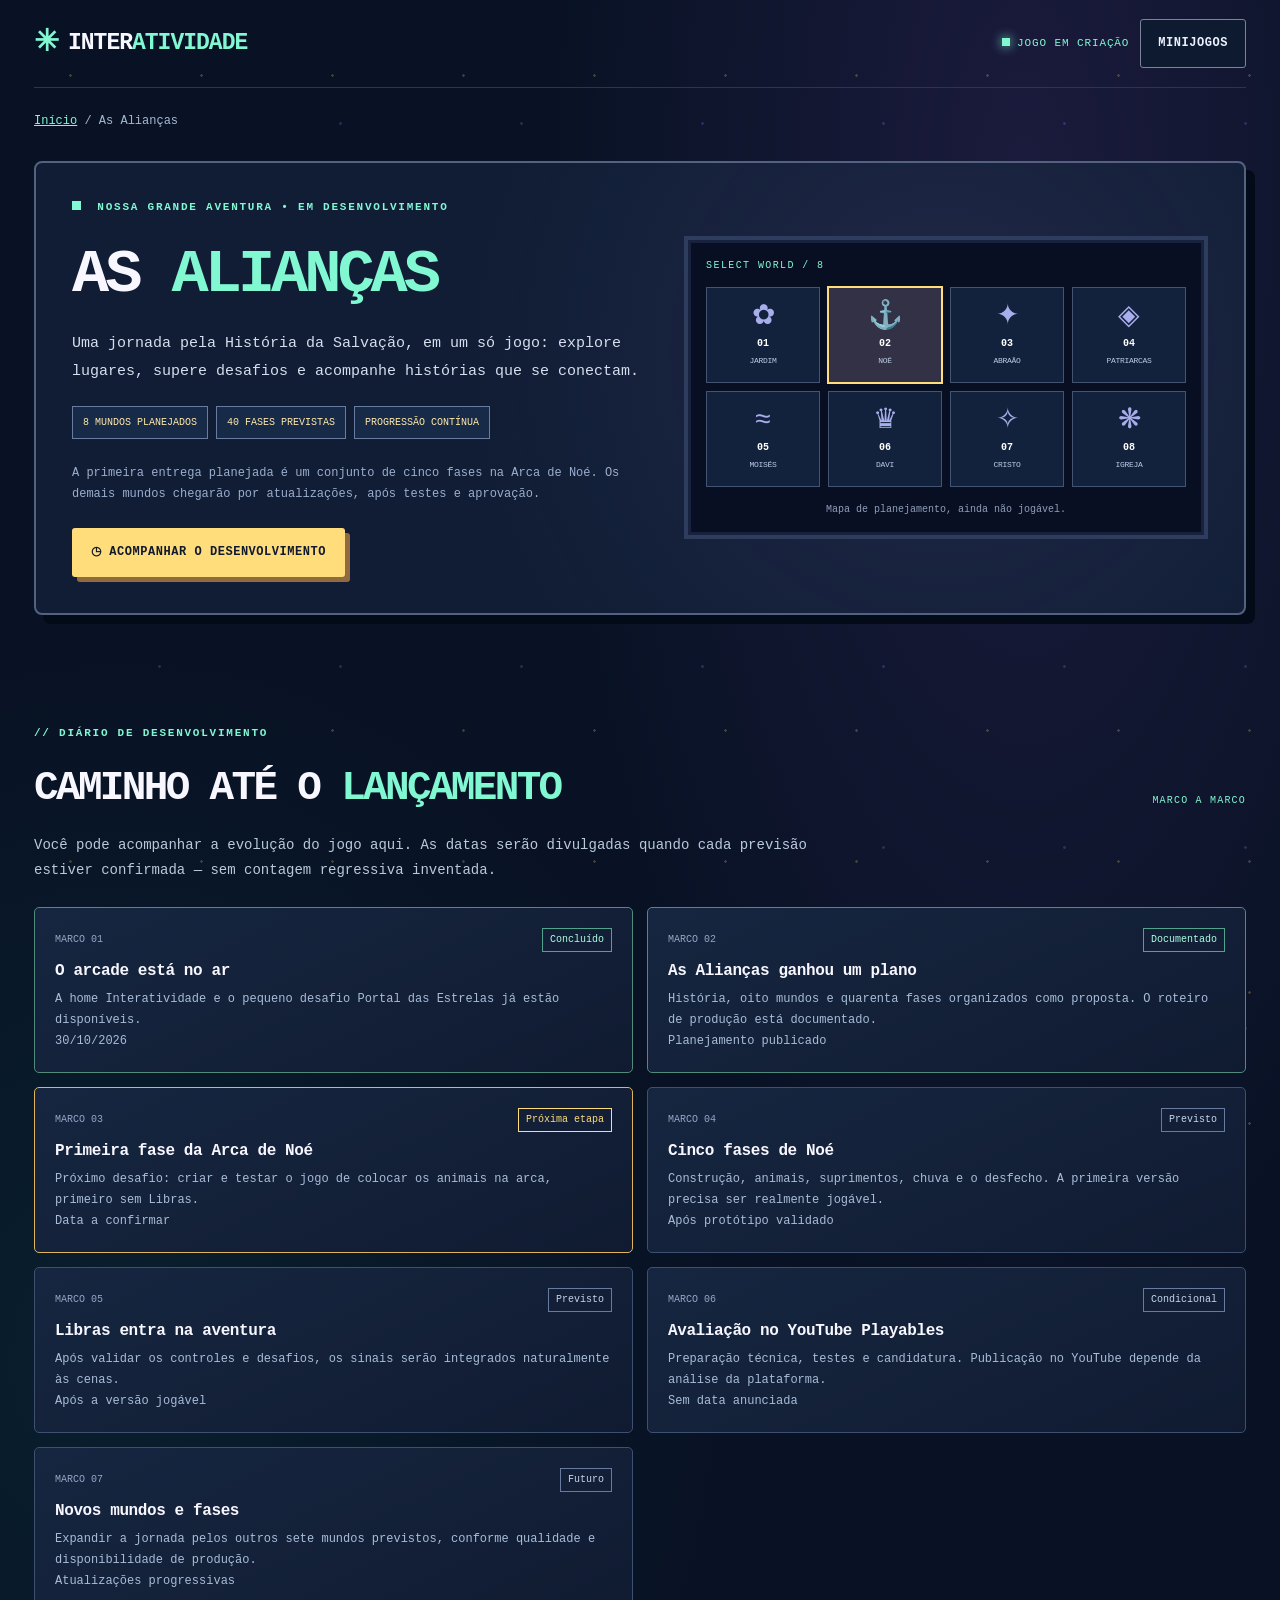
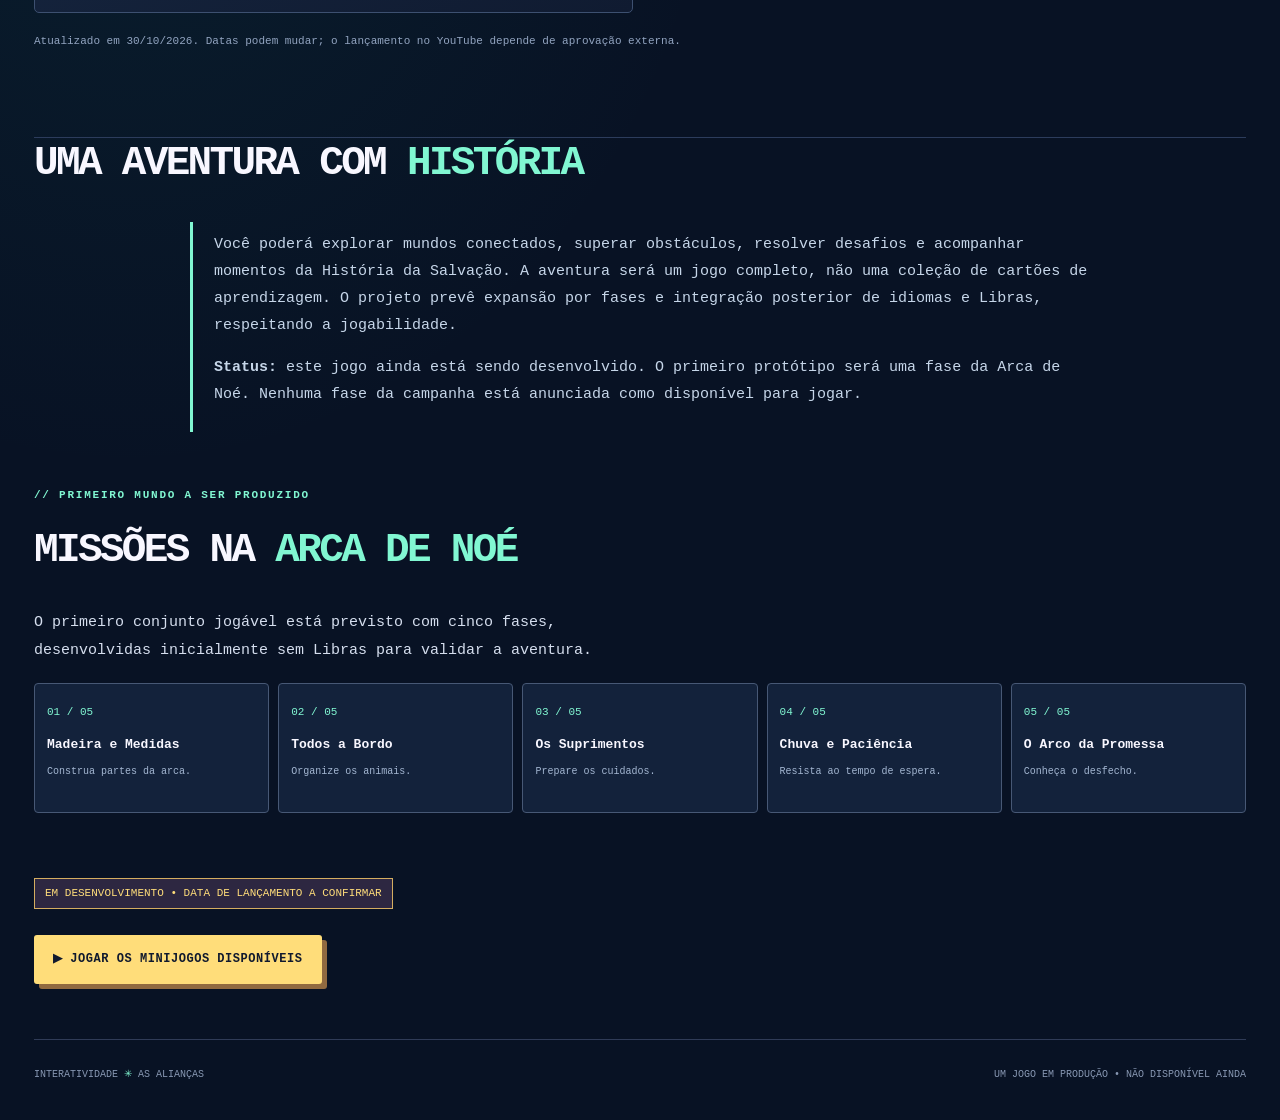
==== games/as-aliancas/index.html @ 43983dbe "feat: pagina exclusiva de apresentacao de As Aliancas com fases e roadmap" ====
<!doctype html>
<html lang="pt-BR">
<head>
<meta charset="utf-8">
<meta name="viewport" content="width=device-width,initial-scale=1,viewport-fit=cover">
<meta name="theme-color" content="#081223">
<meta name="description" content="As Alianças: um jogo de aventura pela História da Salvação, com oito mundos e quarenta fases em desenvolvimento. Veja os capítulos e o cronograma.">
<meta property="og:title" content="As Alianças | Interatividade">
<meta property="og:description" content="Acompanhe o desenvolvimento do jogo As Alianças: oito mundos, quarenta fases e a aventura bíblica começando por Noé.">
<title>As Alianças — O Jogo | Interatividade</title>
<link rel="stylesheet" href="../../styles.css">
<style>
.page-breadcrumb{padding:24px 0 18px;color:#a4b8d2;font-size:12px}
.page-breadcrumb a{color:#81f7d2;text-decoration:underline}
.game-premise{margin:0 auto 55px;max-width:900px;border-left:3px solid #81f7d2;padding:9px 0 9px 21px;line-height:1.8;color:#c6d6e9}
.phase-cards{display:grid;grid-template-columns:repeat(5,minmax(0,1fr));gap:9px;margin:18px 0 65px}
.phase-card{background:#13223b;border:1px solid #475875;border-radius:4px;padding:16px 12px;min-height:130px}
.phase-card .phase-n{color:#81f7d2;font-size:11px}.phase-card strong{display:block;margin:12px 0 5px;font-size:13px;line-height:1.5}.phase-card small{font-size:10px;color:#a4b7d2;line-height:1.5}
.availability{display:inline-block;border:1px solid #d4ad60;color:#ffdd7a;padding:6px 10px;background:#2d2741;font-size:11px;margin:0 0 26px}
.page-end{padding:0 0 55px}
@media(max-width:850px){.phase-cards{grid-template-columns:repeat(3,minmax(0,1fr))}}@media(max-width:540px){.phase-cards{grid-template-columns:repeat(2,minmax(0,1fr))}.phase-card{min-height:115px}}
</style>
</head>
<body>
<a class="skip-link" href="#main">Pular para conteúdo</a>
<div class="pixel-stars" aria-hidden="true"></div>
<div class="page-shell">
<header class="topbar">
<a class="wordmark" href="../../" aria-label="Interatividade: página inicial"><span class="wordmark-symbol" aria-hidden="true">✳</span><span>INTER<span class="wordmark-bright">ATIVIDADE</span></span></a>
<div class="top-actions"><span class="status"><span class="status-dot"></span>JOGO EM CRIAÇÃO</span><a class="button button-minor" href="../../#arcade">MINIJOGOS</a></div>
</header>
<main id="main">
<nav class="page-breadcrumb" aria-label="Caminho de navegação"><a href="../../">Início</a> / As Alianças</nav>
      <section class="featured-journey" id="aliancas" aria-labelledby="journey-title">
        <div class="featured-copy">
          <p class="eyebrow"><span class="blink-square"></span> NOSSA GRANDE AVENTURA • EM DESENVOLVIMENTO</p>
          <h2 id="journey-title">AS <em>ALIANÇAS</em></h2>
          <p class="journey-lead">Uma jornada pela História da Salvação, em um só jogo: explore lugares, supere desafios e acompanhe histórias que se conectam.</p>
          <div class="journey-chips"><span>8 MUNDOS PLANEJADOS</span><span>40 FASES PREVISTAS</span><span>PROGRESSÃO CONTÍNUA</span></div>
          <p class="journey-fine">A primeira entrega planejada é um conjunto de cinco fases na Arca de Noé. Os demais mundos chegarão por atualizações, após testes e aprovação.</p>
          <a class="button button-primary" href="#cronograma">◷ ACOMPANHAR O DESENVOLVIMENTO</a>
        </div>
        <div class="journey-map" aria-label="Mundos previstos de As Alianças">
          <span class="journey-map-kicker">SELECT WORLD / 8</span>
          <ol class="world-grid">
            <li><span class="world-glyph" aria-hidden="true">✿</span><strong>01</strong><small>JARDIM</small></li>
            <li class="world-focus"><span class="world-glyph" aria-hidden="true">⚓</span><strong>02</strong><small>NOÉ</small></li>
            <li><span class="world-glyph" aria-hidden="true">✦</span><strong>03</strong><small>ABRAÃO</small></li>
            <li><span class="world-glyph" aria-hidden="true">◈</span><strong>04</strong><small>PATRIARCAS</small></li>
            <li><span class="world-glyph" aria-hidden="true">≈</span><strong>05</strong><small>MOISÉS</small></li>
            <li><span class="world-glyph" aria-hidden="true">♛</span><strong>06</strong><small>DAVI</small></li>
            <li><span class="world-glyph" aria-hidden="true">✧</span><strong>07</strong><small>CRISTO</small></li>
            <li><span class="world-glyph" aria-hidden="true">❋</span><strong>08</strong><small>IGREJA</small></li>
          </ol>
          <p class="world-disclaimer">Mapa de planejamento, ainda não jogável.</p>
        </div>
      </section>

      <section class="roadmap-section" id="cronograma" aria-labelledby="roadmap-title">
        <div class="section-header">
          <div><p class="eyebrow">// DIÁRIO DE DESENVOLVIMENTO</p><h2 id="roadmap-title">CAMINHO ATÉ O <em>LANÇAMENTO</em></h2></div>
          <span class="roadmap-caption">MARCO A MARCO</span>
        </div>
        <p class="roadmap-lead">Você pode acompanhar a evolução do jogo aqui. As datas serão divulgadas quando cada previsão estiver confirmada — sem contagem regressiva inventada.</p>
        <ol id="roadmap-list" class="roadmap-list" aria-live="polite">
          <li class="roadmap-loading">Carregando etapas de produção...</li>
        </ol>
        <p class="roadmap-footnote" id="roadmap-updated">Cronograma de desenvolvimento sujeito a ajustes técnicos, editoriais e à avaliação do YouTube.</p>
      </section>


<section aria-labelledby="premise-title">
<h2 id="premise-title">UMA AVENTURA COM <em>HISTÓRIA</em></h2>
<div class="game-premise">
<p>Você poderá explorar mundos conectados, superar obstáculos, resolver desafios e acompanhar momentos da História da Salvação. A aventura será um jogo completo, não uma coleção de cartões de aprendizagem. O projeto prevê expansão por fases e integração posterior de idiomas e Libras, respeitando a jogabilidade.</p>
<p><strong>Status:</strong> este jogo ainda está sendo desenvolvido. O primeiro protótipo será uma fase da Arca de Noé. Nenhuma fase da campanha está anunciada como disponível para jogar.</p>
</div>
</section>
<section aria-labelledby="noe-title">
<p class="eyebrow">// PRIMEIRO MUNDO A SER PRODUZIDO</p><h2 id="noe-title">MISSÕES NA <em>ARCA DE NOÉ</em></h2>
<p class="journey-lead">O primeiro conjunto jogável está previsto com cinco fases, desenvolvidas inicialmente sem Libras para validar a aventura.</p>
<div class="phase-cards">
<div class="phase-card"><span class="phase-n">01 / 05</span><strong>Madeira e Medidas</strong><small>Construa partes da arca.</small></div>
<div class="phase-card"><span class="phase-n">02 / 05</span><strong>Todos a Bordo</strong><small>Organize os animais.</small></div>
<div class="phase-card"><span class="phase-n">03 / 05</span><strong>Os Suprimentos</strong><small>Prepare os cuidados.</small></div>
<div class="phase-card"><span class="phase-n">04 / 05</span><strong>Chuva e Paciência</strong><small>Resista ao tempo de espera.</small></div>
<div class="phase-card"><span class="phase-n">05 / 05</span><strong>O Arco da Promessa</strong><small>Conheça o desfecho.</small></div>
</div>
</section>
<div class="availability">EM DESENVOLVIMENTO • DATA DE LANÇAMENTO A CONFIRMAR</div>
<div class="page-end"><a class="button button-primary" href="../../#arcade">▶ JOGAR OS MINIJOGOS DISPONÍVEIS</a></div>
</main>
<footer class="footer"><span>INTERATIVIDADE <i>✳</i> AS ALIANÇAS</span><span>UM JOGO EM PRODUÇÃO • NÃO DISPONÍVEL AINDA</span></footer>
</div>
<script src="../../roadmap.js" defer></script>
</body>
</html>
---- styles.css ----
:root{color-scheme:dark;--bg:#081224;--panel:#111d34;--panel-2:#0b1629;--border:#334362;--mint:#81f7d2;--yellow:#ffdd7a;--pink:#fa83ba;--violet:#a6a0ff;--text:#f8f7ff;--muted:#b5c1db;--shadow:#030a18}*{box-sizing:border-box}html{scroll-behavior:smooth}body{margin:0;min-width:300px;background:radial-gradient(ellipse at 80% 7%,rgba(79,50,128,.27),transparent 33%),radial-gradient(ellipse at 10% 50%,rgba(19,143,133,.1),transparent 37%),var(--bg);color:var(--text);font-family:ui-monospace,'SFMono-Regular',Consolas,'Liberation Mono',monospace;font-size:15px;line-height:1.55}button,a{touch-action:manipulation}button{font:inherit;cursor:pointer}a{color:inherit}button:focus-visible,a:focus-visible,.pixel-board:focus-visible{outline:3px solid var(--yellow);outline-offset:4px}button:disabled{opacity:.48;cursor:not-allowed}.skip-link{position:absolute;top:-60px;left:12px;z-index:100;padding:10px;background:var(--mint);color:#091321}.skip-link:focus{top:10px}.pixel-stars{z-index:-1;position:absolute;inset:0 0 auto;min-height:1150px;pointer-events:none;background-image:radial-gradient(circle,var(--yellow) 1px,transparent 1.5px),radial-gradient(circle,#8b85ff 1px,transparent 1.7px);background-size:131px 131px,181px 181px;background-position:5px 10px,69px 33px;opacity:.23}.page-shell{max-width:1310px;margin:auto;padding:0 34px}.topbar{min-height:88px;display:flex;align-items:center;justify-content:space-between;gap:14px;border-bottom:1px solid #263654}.wordmark{text-decoration:none;display:flex;align-items:center;gap:10px;letter-spacing:-1px;font-weight:900;font-size:clamp(16px,2.2vw,23px);white-space:nowrap}.wordmark-symbol{font-size:30px;color:var(--mint);line-height:1}.wordmark-bright{color:var(--mint)}.top-actions{display:flex;align-items:center;gap:11px}.status{font-size:11px;letter-spacing:.08em;color:var(--mint);white-space:nowrap}.status-dot{display:inline-block;width:8px;height:8px;background:var(--mint);box-shadow:0 0 11px var(--mint);margin-right:7px}.icon-button{border:1px solid var(--border);background:#17233a;color:#ebf5ff;border-radius:5px;padding:9px 12px;min-height:39px;font-size:11px;font-weight:bold;transition:background .15s}.icon-button:hover{background:#263752}.hero{display:grid;grid-template-columns:1.15fr .85fr;align-items:center;min-height:610px;padding:68px 0 69px;gap:45px}.eyebrow{font-size:11px;font-weight:800;letter-spacing:.16em;color:var(--mint);margin:0 0 21px}.blink-square{display:inline-block;width:9px;height:9px;background:var(--mint);margin-right:8px;animation:blink 1.35s steps(1,end) infinite}h1,h2,h3,p{margin-top:0}h1,h2,h3{font-weight:900;line-height:1.22;letter-spacing:-.065em}h1{font-size:clamp(37px,5vw,70px);margin-bottom:23px;text-shadow:5px 6px 0 #030c1b}h2{font-size:clamp(27px,3.3vw,41px)}h2 em{font-style:normal;color:var(--mint)}.gradient-text{color:var(--yellow)}.gradient-text.pink{color:var(--pink)}.hero-lead{max-width:575px;line-height:1.85;color:#c4cee4;font-size:16px;margin-bottom:32px}.hero-buttons,.mini-actions{display:flex;flex-wrap:wrap;gap:12px}.button{display:inline-flex;align-items:center;justify-content:center;gap:8px;min-height:49px;border-radius:3px;border:2px solid transparent;padding:12px 17px;text-decoration:none;text-align:center;line-height:1.1;font-weight:900;letter-spacing:.045em;font-size:12px;transition:transform .1s,filter .15s,background .15s;white-space:normal}.button:hover:not(:disabled){filter:brightness(1.11);transform:translateY(-2px)}.button:active:not(:disabled){transform:translateY(2px)}.button-primary{background:var(--yellow);color:#10192e;box-shadow:5px 5px 0 #916a40}.button-outline{border-color:#8291af;color:#eff3ff;background:#13233c;box-shadow:5px 5px 0 #060d1a}.button-minor{border:1px solid #78849b;color:#ecf1ff;background:#0e1a30}.feature-line{display:flex;flex-wrap:wrap;gap:12px 18px;color:#899dbb;font-size:10px;letter-spacing:.045em;margin-top:30px}.hero-illustration{height:430px;display:grid;place-items:center;position:relative;isolation:isolate}.orbit{position:absolute;border:1px dashed #53617c;border-radius:50%;opacity:.52}.orbit-one{width:390px;height:390px;transform:rotate(-18deg)}.orbit-two{width:460px;height:330px;transform:rotate(29deg)}.floating-token{position:absolute;font-weight:900;display:grid;place-items:center;width:60px;height:60px;z-index:2;font-size:35px;animation:bob 4s ease-in-out infinite}.token-one{top:5%;left:8%;color:var(--yellow);text-shadow:5px 5px 0 #a65866}.token-two{bottom:14%;right:0;color:var(--mint);animation-delay:1s}.device{position:relative;z-index:1;width:min(100%,370px);background:#28344d;padding:17px 20px 22px;border:7px solid #0b1223;border-radius:24px 24px 60px 24px;box-shadow:15px 16px 0 #060c1c,18px 19px 0 #293552,0 0 90px #7468d33a;transform:rotate(5deg)}.device-top{display:flex;justify-content:space-between;font-size:8px;font-weight:bold;letter-spacing:.08em;color:#bfcee8;margin:2px 0 13px}.device-screen{height:230px;background:linear-gradient(#38275d 0%,#6b3c8c 42%,#ed92b1 80%,#f8b47f 100%);position:relative;border:10px solid #0d1429;overflow:hidden;box-shadow:inset 0 0 0 4px #3e4a67}.device-screen:after{content:"";position:absolute;inset:0;background:repeating-linear-gradient(transparent 0 4px,rgba(4,8,25,.08) 4px 5px);pointer-events:none}.screen-sun{position:absolute;width:91px;height:91px;background:linear-gradient(#ffdc8a,#f693a7);border-radius:50%;top:23%;left:calc(50% - 45px);box-shadow:0 0 35px #ffce80}.screen-mountains{position:absolute;inset:40% 0 20%;background:linear-gradient(135deg,transparent 35%,#392f69 35% 50%,transparent 50%) 0 0/150px 120px,linear-gradient(225deg,transparent 35%,#2b295f 35% 50%,transparent 50%) 0 0/130px 120px}.screen-caption{position:absolute;top:15px;left:0;right:0;text-align:center;font-size:11px;font-weight:900;letter-spacing:.13em;color:#fff7cd;text-shadow:2px 2px 0 #50254d}.screen-door{position:absolute;bottom:30px;left:calc(50% - 31px);width:62px;height:94px;border:8px solid #271943;background:#c5b5ff;box-shadow:0 0 0 6px #edb470,0 0 29px #f3d8ff}.door-inner{width:100%;height:100%;background:repeating-linear-gradient(180deg,#61e6d6 0 7px,#6385cf 7px 14px);animation:shimmer 1.6s linear infinite}.screen-ground{height:34px;position:absolute;bottom:0;left:0;right:0;background:repeating-linear-gradient(90deg,#211a48 0 28px,#302052 28px 45px)}.device-panel{display:flex;justify-content:space-between;align-items:center;margin:19px 16px 0}.device-cross{font-size:54px;color:#131d31;line-height:.8;text-shadow:3px 2px 0 #67718c}.panel-start{font-size:9px;color:#afc2db;padding:4px 9px;border-radius:20px;border:1px solid #8d98b0}.device-buttons{display:flex;gap:8px;transform:rotate(-18deg)}.device-buttons b{display:block;width:27px;height:27px;background:#fc8cbe;border-radius:50%;border:3px solid #131b2c;box-shadow:2px 3px 0 #a84275}.device-buttons b:last-child{background:#ffe188;box-shadow:2px 3px 0 #bf9354}.arcade-section{padding:60px 0 68px;border-top:1px solid #263654}.section-header{display:flex;align-items:flex-end;justify-content:space-between;gap:15px}.section-header h2{margin-bottom:15px}.catalog-count{color:var(--muted);font-size:11px;margin-bottom:18px}.filter-bar{display:flex;gap:8px;flex-wrap:wrap;margin:16px 0 24px}.filter{padding:9px 15px;border:1px solid #374965;border-radius:3px;background:#102039;color:#b5c2dc;font-size:11px;font-weight:bold}.filter.active,.filter:hover{background:var(--mint);border-color:var(--mint);color:#0b1c28}.game-grid{display:grid;grid-template-columns:repeat(3,minmax(0,1fr));gap:19px}.game-card{background:var(--panel);border:2px solid #3b4b65;border-radius:7px;overflow:hidden;box-shadow:7px 7px 0 #030a16;min-width:0;display:flex;flex-direction:column}.game-card:hover{border-color:#7b83c9}.game-art{min-height:198px;display:grid;place-items:center;position:relative;overflow:hidden;background:radial-gradient(circle at 50% 45%,#5d5489,transparent 60%),linear-gradient(140deg,#211e46,#162b47)}.game-art[data-art="ark"]{background:radial-gradient(circle at 70% 20%,#8bebed 0 10%,transparent 11%),linear-gradient(170deg,#326684 0%,#5c86aa 54%,#13375b 55%,#0d2b4a 100%)}.game-art[data-art="eden"]{background:radial-gradient(circle at 50% 15%,#e1ec79 0 8%,transparent 9%),linear-gradient(165deg,#236d63,#1b3a53 78%)}.game-art[data-art="alliance"]{background:radial-gradient(circle,#694c9b 0,#2c245d 50%,#121c3a)}.game-art[data-art="mystery"]{background:linear-gradient(145deg,#233652,#371e54)}.game-symbol{font-size:73px;line-height:1;filter:drop-shadow(5px 8px 0 #08182b66);transform:translateY(-7px)}.art-pixels{position:absolute;inset:0;opacity:.25;background-image:linear-gradient(#fff2 1px,transparent 1px),linear-gradient(90deg,#fff2 1px,transparent 1px);background-size:22px 22px;mask-image:linear-gradient(transparent,black)}.card-badge{position:absolute;top:14px;left:14px;background:#121a32df;border:1px solid #a1a5bf;padding:5px 9px;font-size:9px;color:#f2e9ff;letter-spacing:.07em}.game-card-content{padding:18px;flex:1;display:flex;flex-direction:column}.game-card h3{font-size:19px;margin-bottom:10px;letter-spacing:-.045em}.game-card p{font-size:13px;color:#b7c6df;line-height:1.65;flex:1}.card-bottom{display:flex;gap:10px;align-items:center;justify-content:space-between;margin-top:11px}.card-tag{font-size:10px;color:var(--mint)}.card-coming{font-size:10px;color:#e0bad3;border:1px dashed #b778a0;padding:6px 8px;white-space:nowrap}.game-link{background:var(--mint);color:#091c25;padding:8px 10px;font-size:11px;font-weight:bold;text-decoration:none}.catalog-note{font-size:12px;color:#9cadc7;margin-top:25px}.loading-card{padding:40px;color:var(--muted)}.mini-section{display:grid;grid-template-columns:.94fr 1.06fr;gap:40px;padding:69px 32px;border:2px solid #586081;border-radius:8px;background:radial-gradient(circle at 100% 0%,#39325a69,transparent 55%),#121d32;box-shadow:10px 10px 0 #030a18;margin:30px 0 85px}.mini-info>p:not(.eyebrow){color:#bac7df;line-height:1.85;max-width:440px}.mini-info h2{margin-bottom:20px}.mini-stats{display:flex;flex-wrap:wrap;gap:10px;margin:30px 0}.mini-stats>div{background:#0b162a;border:1px solid #354768;padding:11px 15px;min-width:105px}.mini-stats small{display:block;font-size:9px;color:#99a9c6;letter-spacing:.075em}.mini-stats strong{display:block;font-size:16px;color:var(--yellow)}.mini-actions .button{font-size:11px}.mini-hint{font-size:10px;color:#90a3c4;margin-top:28px;line-height:1.9}.mini-console{max-width:590px;min-width:0}.console-label{display:flex;justify-content:space-between;color:var(--mint);font-weight:bold;font-size:10px;letter-spacing:.1em;margin:3px 0 11px}.board-frame{position:relative;border:7px solid #2a3958;background:#0b182e;padding:6px;box-shadow:inset 0 0 0 4px #111d36}.pixel-board{width:100%;display:grid;grid-template-columns:repeat(9,1fr);aspect-ratio:9/6;gap:2px;background:#182844;outline-offset:2px}.cell{min-width:0;min-height:0;display:grid;place-items:center;background:#15233d;font-size:clamp(13px,2.2vw,24px);user-select:none}.cell:nth-child(2n){background:#172942}.cell.wall{background:#304262;box-shadow:inset 0 -5px 0 #1c2d49}.cell.star{color:#ffdc74;text-shadow:0 0 11px #f7d281;animation:glow 1.4s ease-in-out infinite}.cell.portal{color:#a394ff;text-shadow:0 0 14px #b78eff}.cell.hero-cell{background:#4ad2af;color:#091d2c;box-shadow:inset -6px -6px 0 #15927b;font-size:20px;border:2px solid #adffe5}.board-message{position:absolute;inset:0;display:grid;place-items:center;background:#08152ae6;color:#ffdf89;font-size:clamp(13px,2.1vw,22px);font-weight:900;text-align:center;text-shadow:4px 4px 0 #392a4d;letter-spacing:.04em;padding:20px}.board-message[hidden]{display:none}.touch-controls{display:grid;grid-template-columns:repeat(3,54px);grid-template-rows:repeat(2,48px);gap:4px;justify-content:center;margin:19px auto 10px}.dpad{border:2px solid #7188a8;background:#293959;color:#fff;border-radius:5px;font-size:20px;min-width:44px;min-height:44px;box-shadow:3px 3px 0 #0b1427}.dpad:active{background:#80f5d5;color:#05172a;transform:translate(2px,2px);box-shadow:1px 1px 0 #0b1427}.dpad.up{grid-column:2;grid-row:1}.dpad.left{grid-column:1;grid-row:2}.dpad.down{grid-column:2;grid-row:2}.dpad.right{grid-column:3;grid-row:2}.game-feedback{font-size:12px;text-align:center;color:#d3dbef;margin:15px 0 0;min-height:3em}.footer{border-top:1px solid #2f3b57;padding:27px 0 38px;display:flex;justify-content:space-between;gap:15px;align-items:center;flex-wrap:wrap;color:#8797b2;font-size:10px}.footer i{color:var(--mint);font-style:normal}.footer a{color:var(--mint);text-decoration:none}.dialog-backdrop{position:fixed;inset:0;background:#020611d9;z-index:99;display:grid;place-items:center;padding:16px}.dialog-backdrop[hidden]{display:none}.dialog{width:min(100%,540px);max-height:min(94vh,720px);overflow:auto;background:#182540;border:3px solid var(--mint);box-shadow:12px 12px 0 #050e1e;padding:26px}.dialog-header{display:flex;justify-content:space-between;align-items:center;gap:15px}.dialog h2{font-size:25px;color:var(--yellow);margin:0 0 16px}.dialog p,.dialog li{font-size:13px;line-height:1.8;color:#d6e1f4}.dialog ul{padding-left:22px}.dialog li{margin-bottom:8px}kbd{display:inline-block;background:#0a152a;color:var(--mint);border:1px solid #7587a5;border-radius:3px;padding:1px 5px;margin:0 2px;font-family:inherit}.dialog .button{margin-top:10px}@keyframes blink{50%{opacity:0}}@keyframes glow{50%{filter:brightness(1.6)}}@keyframes bob{50%{transform:translateY(-14px)}}@keyframes shimmer{to{background-position:0 28px}}@media(max-width:1050px){.hero{grid-template-columns:1fr .85fr;gap:22px}.hero-illustration{height:340px}.orbit-one{width:320px;height:320px}.orbit-two{width:330px;height:270px}.device{max-width:275px}.device-screen{height:175px}.game-grid{grid-template-columns:repeat(2,minmax(0,1fr))}.mini-section{grid-template-columns:1fr}.mini-console{max-width:640px;margin:auto;width:100%}}@media(max-width:720px){.page-shell{padding:0 18px}.topbar{min-height:73px}.status{display:none}.wordmark{font-size:16px}.wordmark-symbol{font-size:23px}.top-actions{gap:6px}.icon-button{padding:7px 8px}.hero{display:flex;flex-direction:column;align-items:stretch;padding:55px 0 40px;gap:35px;min-height:unset}.hero-illustration{height:300px}.device{max-width:280px}.hero-copy h1{font-size:clamp(36px,8vw,56px)}.feature-line{gap:7px 10px}.arcade-section{padding:38px 0 52px}.section-header{align-items:flex-start;flex-direction:column;gap:0}.game-grid{grid-template-columns:1fr}.game-art{min-height:180px}.mini-section{padding:30px 15px;gap:22px;margin-bottom:55px}.mini-stats>div{min-width:90px;flex:1}.mini-actions .button{flex:1}.pixel-board{aspect-ratio:9/6}.cell.hero-cell{font-size:16px}.footer{font-size:9px;line-height:1.8}}@media(max-width:380px){.wordmark{font-size:13px}.top-actions .icon-button{font-size:9px;padding:6px}.mini-stats>div{padding:9px 7px;min-width:80px}}@media(prefers-reduced-motion:reduce){*,*:before,*:after{animation-duration:.01ms!important;animation-iteration-count:1!important;scroll-behavior:auto!important;transition-duration:.01ms!important}}

/* As Alianças: campanha principal e marcos de lançamento */
.featured-journey{border:2px solid #526280;background:radial-gradient(circle at 75% 42%,rgba(95,81,148,.2),transparent 50%),#101d34;box-shadow:9px 9px 0 #030a18;border-radius:8px;padding:36px;display:grid;grid-template-columns:1fr .9fr;align-items:center;gap:30px;margin:12px 0 80px;scroll-margin-top:28px}
.featured-copy h2{font-size:clamp(37px,5vw,62px);margin-bottom:18px}.journey-lead{font-size:15px;line-height:1.85;color:#d5deee;max-width:570px}.journey-fine{color:#9baece;font-size:12px;line-height:1.7;margin:24px 0}.journey-chips{display:flex;flex-wrap:wrap;gap:8px;margin-top:20px}.journey-chips span{border:1px solid #677c9e;background:#172a47;padding:8px 10px;font-size:10px;color:#ffe9ab}.journey-map{background:#080f22;border:4px solid #2e3c5e;box-shadow:inset 0 0 0 3px #18223f;padding:18px;min-width:0}.journey-map-kicker{font-size:10px;letter-spacing:.14em;color:var(--mint);display:block;margin-bottom:13px}.world-grid{margin:0;padding:0;list-style:none;display:grid;grid-template-columns:repeat(4,minmax(0,1fr));gap:8px}.world-grid li{border:1px solid #425472;background:#13223c;padding:10px 3px;min-height:96px;text-align:center;display:flex;flex-direction:column;align-items:center;justify-content:center;gap:3px}.world-grid li.world-focus{border-color:var(--yellow);box-shadow:0 0 0 1px var(--yellow);background:#323146}.world-glyph{font-size:28px;color:#a8adeb;line-height:1.1}.world-focus .world-glyph{color:var(--yellow)}.world-grid strong{font-size:10px;color:#fff}.world-grid small{font-size:8px;letter-spacing:-.035em;color:#bdcde6}.world-disclaimer{font-size:10px;color:#8f9eba;text-align:center;margin:15px 0 0}.roadmap-section{scroll-margin-top:20px;padding:30px 0 76px;border-bottom:1px solid #2c3c5c}.roadmap-caption{font-size:10px;letter-spacing:.12em;color:var(--mint);margin-bottom:20px}.roadmap-lead{max-width:780px;font-size:14px;color:#bac9dd;line-height:1.8;margin:5px 0 24px}.roadmap-list{counter-reset:road;list-style:none;margin:0;padding:0;display:grid;grid-template-columns:repeat(2,minmax(0,1fr));gap:14px}.roadmap-item{border:1px solid #3d5070;padding:20px;background:linear-gradient(155deg,#162640,#101b31);border-radius:5px;min-width:0}.roadmap-head{display:flex;gap:10px;justify-content:space-between;align-items:center;margin-bottom:8px}.roadmap-step{font-size:10px;color:#94a6c7}.roadmap-state{font-size:10px;padding:3px 7px;border:1px solid #667b9f;color:#c5d5ed;white-space:nowrap}.roadmap-item[data-state="done"]{border-color:#508b7c}.roadmap-item[data-state="done"] .roadmap-state{color:#adffe2;border-color:#52a38c}.roadmap-item[data-state="current"]{border-color:#dfb45c}.roadmap-item[data-state="current"] .roadmap-state{color:var(--yellow);border-color:var(--yellow)}.roadmap-item h3{font-size:16px;letter-spacing:-.025em;line-height:1.4;margin:0 0 7px}.roadmap-item p{font-size:12px;line-height:1.75;color:#a8bdd9;margin:0}.roadmap-eta{font-size:10px;color:#889fbd;margin-top:12px}.roadmap-loading{padding:26px;color:#b6c5df}.roadmap-footnote{font-size:11px;color:#92a4c0;margin-top:20px}.arcade-section{border-top:0}
@media(max-width:930px){.featured-journey{grid-template-columns:1fr}.journey-map{max-width:640px}.roadmap-list{grid-template-columns:1fr 1fr}}
@media(max-width:680px){.featured-journey{padding:23px 16px;margin:0 0 58px}.world-grid{grid-template-columns:repeat(4,minmax(0,1fr));gap:5px}.world-grid li{min-height:78px}.world-glyph{font-size:23px}.world-grid small{font-size:7px}.roadmap-list{grid-template-columns:1fr}.roadmap-section{padding:0 0 58px}.roadmap-item{padding:17px}.roadmap-head{align-items:start}}
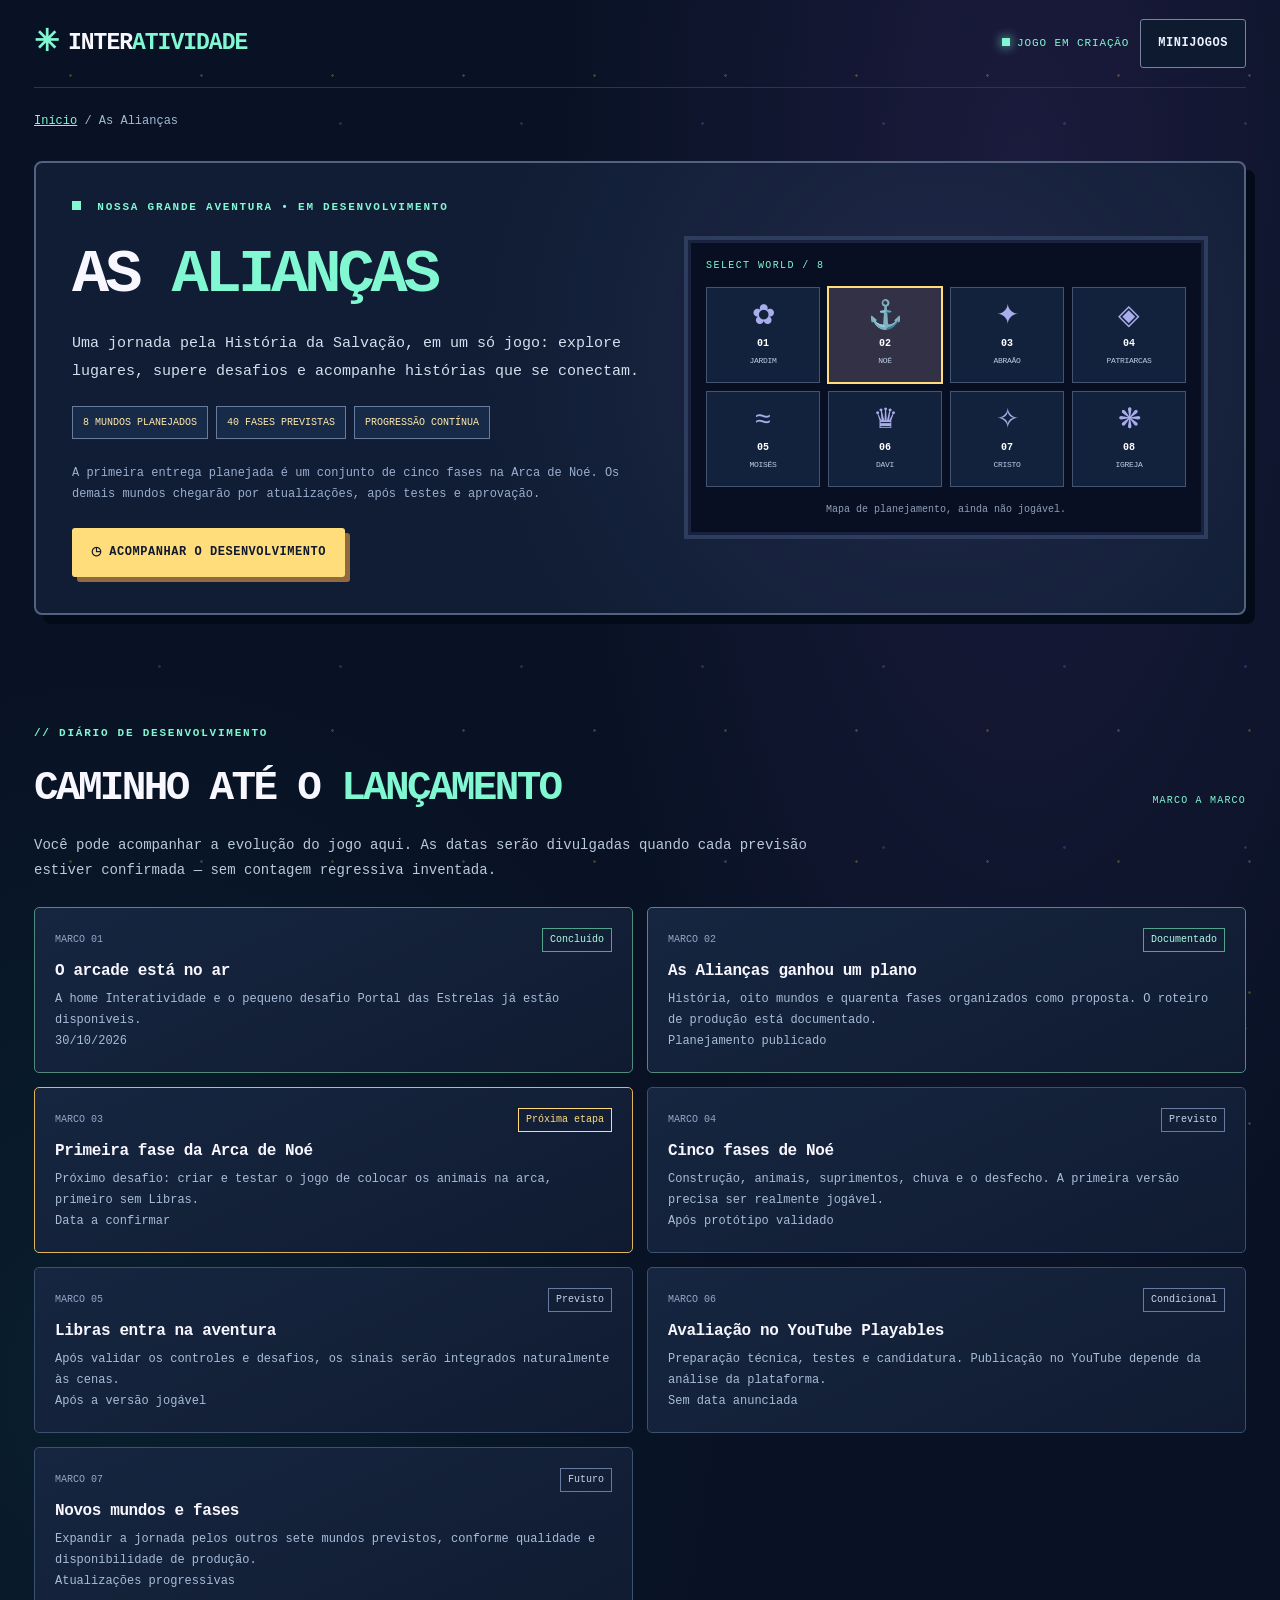
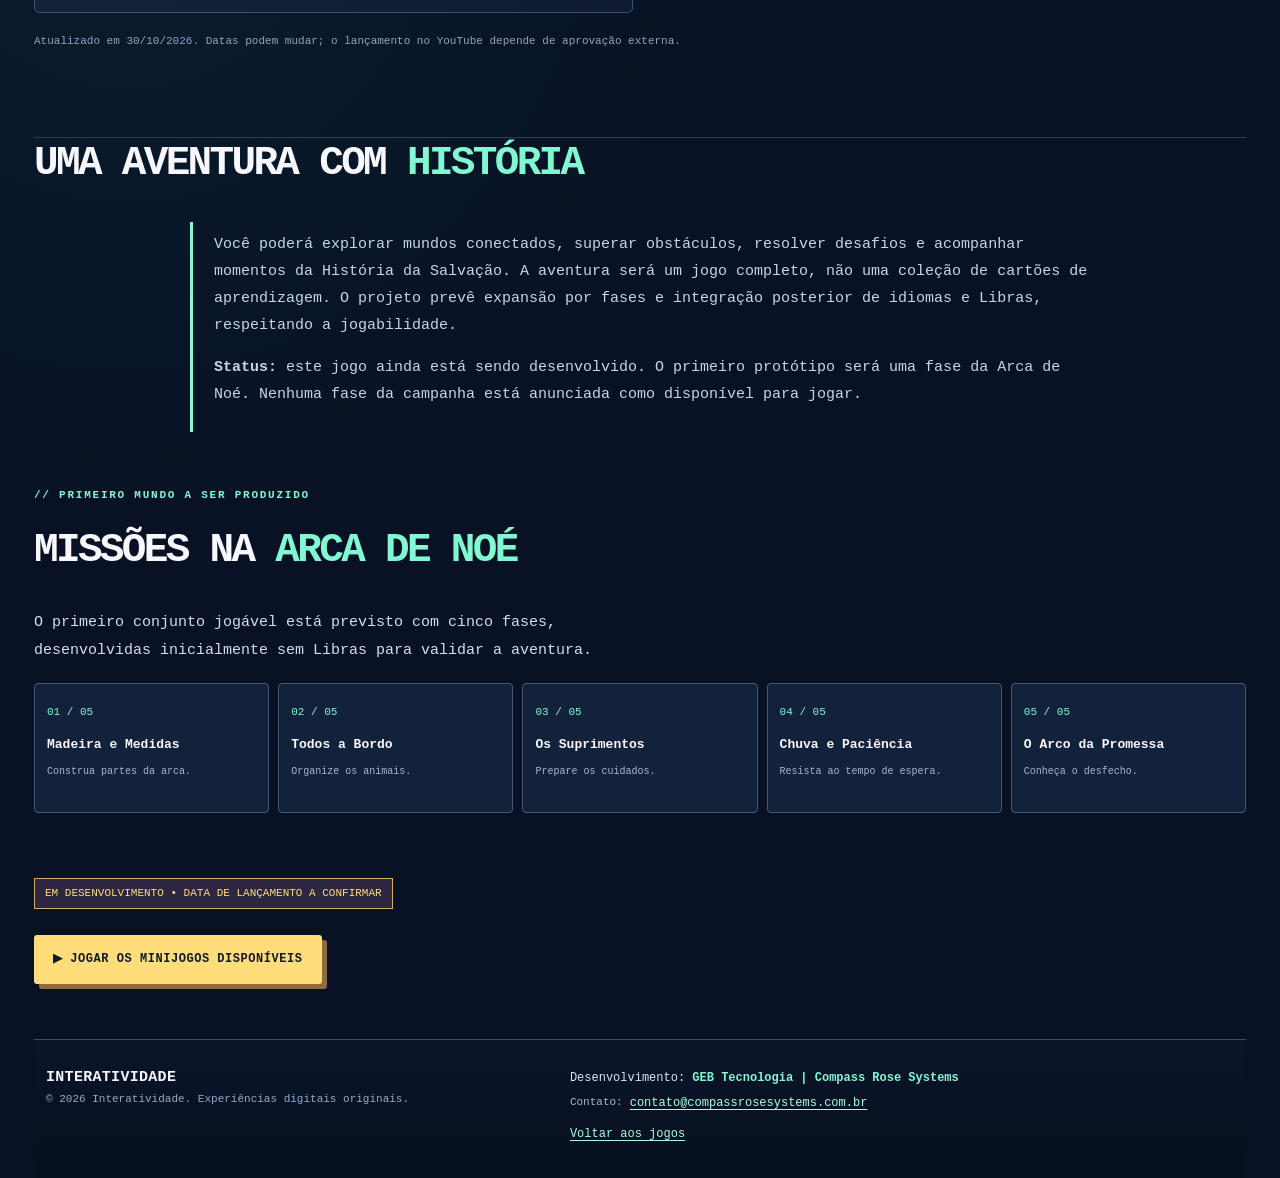
==== commit 86e15684: "feat: rodape profissional com credito de desenvolvimento e email de contato" ====
--- a/games/as-aliancas/index.html
+++ b/games/as-aliancas/index.html
@@ -20,6 +20,7 @@
 .page-end{padding:0 0 55px}
 @media(max-width:850px){.phase-cards{grid-template-columns:repeat(3,minmax(0,1fr))}}@media(max-width:540px){.phase-cards{grid-template-columns:repeat(2,minmax(0,1fr))}.phase-card{min-height:115px}}
 </style>
+<link rel="stylesheet" href="../../footer.css">
 </head>
 <body>
 <a class="skip-link" href="#main">Pular para conteúdo</a>
@@ -90,7 +91,19 @@
 <div class="availability">EM DESENVOLVIMENTO • DATA DE LANÇAMENTO A CONFIRMAR</div>
 <div class="page-end"><a class="button button-primary" href="../../#arcade">▶ JOGAR OS MINIJOGOS DISPONÍVEIS</a></div>
 </main>
-<footer class="footer"><span>INTERATIVIDADE <i>✳</i> AS ALIANÇAS</span><span>UM JOGO EM PRODUÇÃO • NÃO DISPONÍVEL AINDA</span></footer>
+<footer class="footer site-footer" aria-label="Rodapé institucional">
+  <div class="site-footer-inner">
+    <div class="site-footer-brand">
+      <strong>INTERATIVIDADE</strong>
+      <small>© 2026 Interatividade. Experiências digitais originais.</small>
+    </div>
+    <div class="site-footer-info">
+      <span class="developer">Desenvolvimento: <strong>GEB Tecnologia | Compass Rose Systems</strong></span>
+      <div class="contact"><span class="contact-label">Contato:</span><a href="mailto:contato@compassrosesystems.com.br">contato@compassrosesystems.com.br</a></div>
+      <nav class="footer-navigation" aria-label="Navegação de retorno"><a href="../../#arcade">Voltar aos jogos</a></nav>
+    </div>
+  </div>
+</footer>
 </div>
 <script src="../../roadmap.js" defer></script>
 </body>
--- a/footer.css
+++ b/footer.css
@@ -0,0 +1,16 @@
+/* Rodape institucional unico — Interatividade / GEB Tecnologia / Compass Rose Systems */
+.site-footer{display:block!important;border-top:1px solid #3a4c68!important;background:linear-gradient(180deg,rgba(16,29,52,.23),rgba(6,15,30,.62));padding:28px 0 34px!important;color:#b9cce2!important;font-size:12px!important;line-height:1.7!important}
+.site-footer-inner{display:grid!important;grid-template-columns:minmax(0,1fr) minmax(0,1.35fr);gap:18px 32px;align-items:start;width:100%;max-width:1240px;margin:0 auto;padding:0 12px}
+.site-footer-brand{display:flex;flex-direction:column;align-items:flex-start;gap:3px;min-width:0}
+.site-footer-brand strong{font-size:15px;line-height:1.35;letter-spacing:.02em;color:#f4f7ff;font-weight:900}
+.site-footer-brand small{font-size:11px;color:#91abc8;line-height:1.6}
+.site-footer-info{display:flex;flex-direction:column;align-items:flex-start;gap:5px;min-width:0}
+.site-footer-info .developer{font-size:12px;color:#d8e6f7;line-height:1.7}
+.site-footer-info .developer strong{font-weight:800;color:#81f7d2}
+.site-footer-info .contact{display:flex;align-items:flex-start;gap:7px;flex-wrap:wrap;min-width:0}
+.site-footer .contact-label{font-size:11px;color:#a2bad3}
+.site-footer a{color:#a6ffe3!important;text-decoration:underline;text-underline-offset:3px;overflow-wrap:anywhere;word-break:break-word}
+.site-footer a:hover{color:#ffdf85!important}
+.site-footer a:focus-visible{outline:2px solid #ffdf85;outline-offset:3px}
+.site-footer .footer-navigation{margin-top:5px}
+@media(max-width:700px){.site-footer{padding:22px 0 28px!important}.site-footer-inner{grid-template-columns:1fr;gap:14px;padding:0 8px}.site-footer-brand strong{font-size:14px}}
